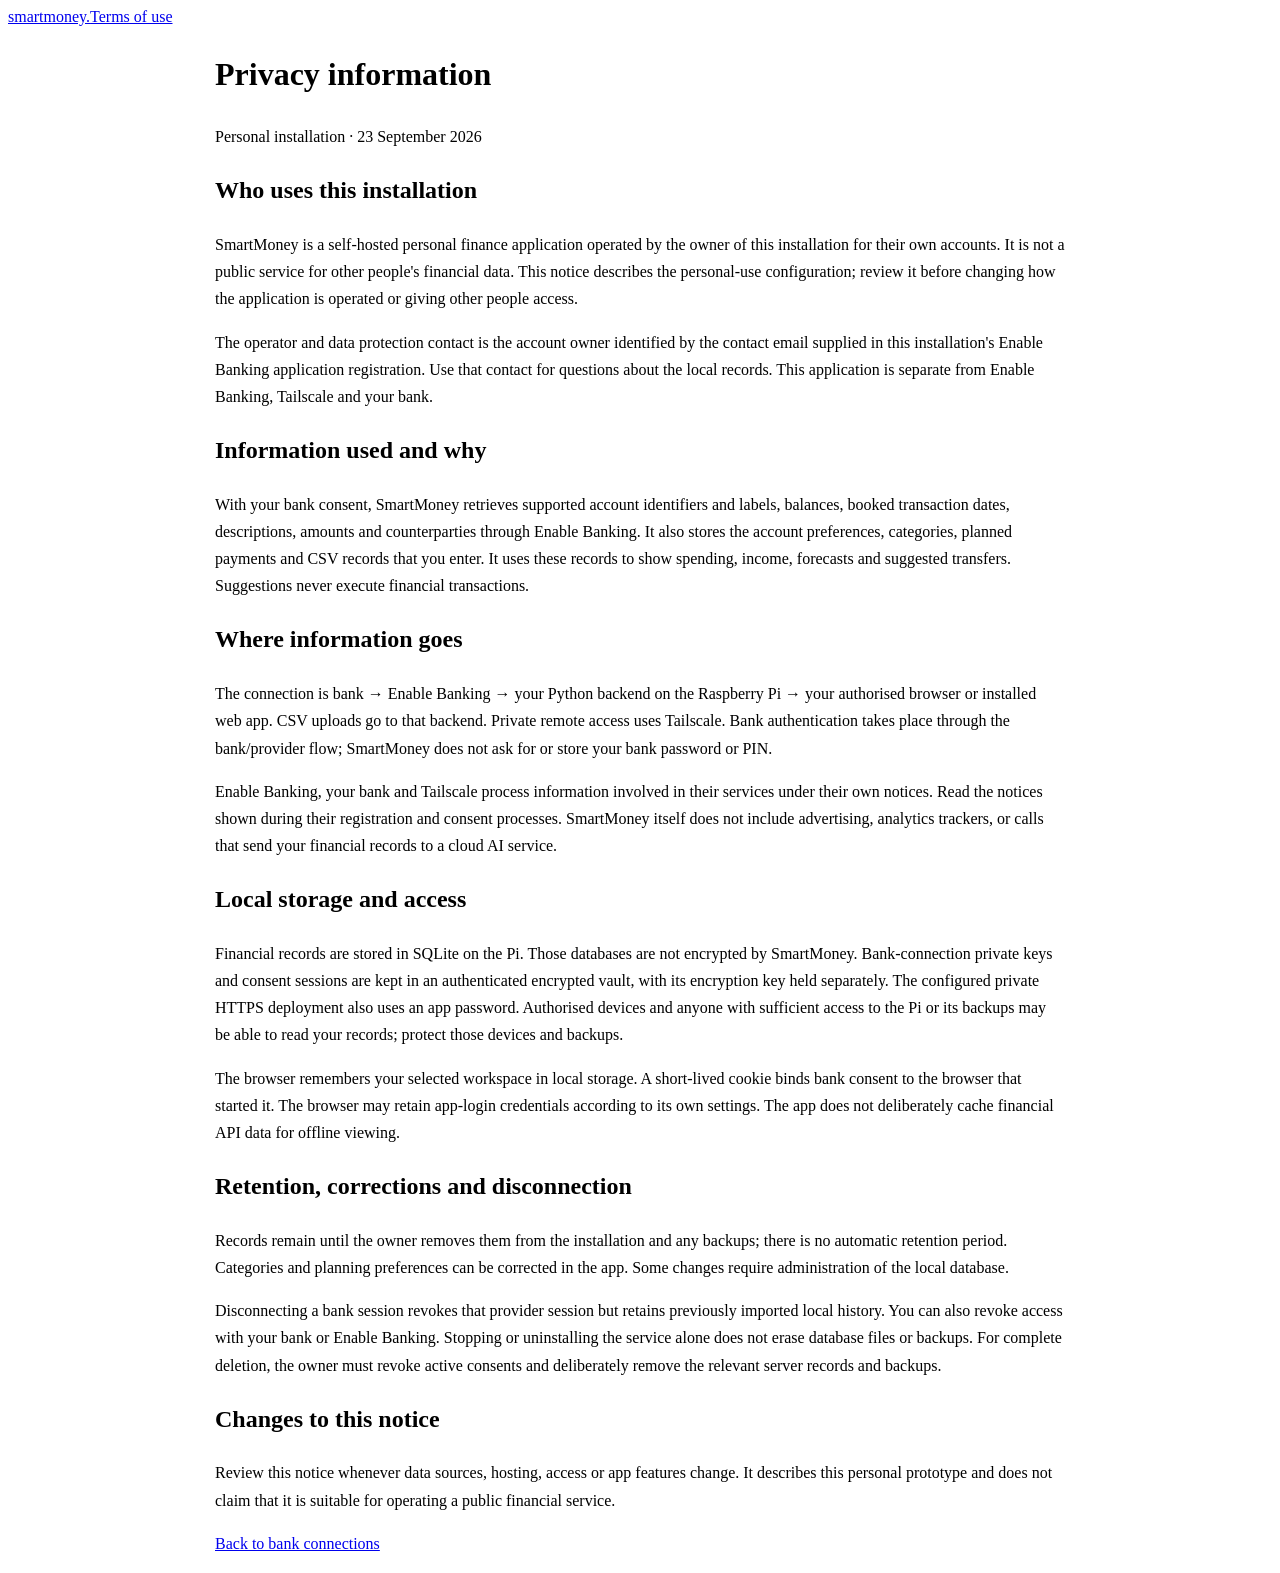
==== frontend/privacy.html @ f675920e "Preserve Open Banking prototype for reference" ====
<!doctype html>
<html lang="en-GB">
<head><meta charset="utf-8"><meta name="viewport" content="width=device-width,initial-scale=1"><meta name="referrer" content="no-referrer"><title>Privacy information · SmartMoney</title><link rel="stylesheet" href="/styles.css"></head>
<body>
<header class="topbar"><a class="brand" href="/">smartmoney.</a><a href="/terms.html">Terms of use</a></header>
<main style="max-width:850px;margin:auto;line-height:1.7">
<h1>Privacy information</h1>
<p class="subtitle">Personal installation · 23 September 2026</p>
<section class="panel">
<h2>Who uses this installation</h2>
<p>SmartMoney is a self-hosted personal finance application operated by the owner of this installation for their own accounts. It is not a public service for other people's financial data. This notice describes the personal-use configuration; review it before changing how the application is operated or giving other people access.</p>
<p>The operator and data protection contact is the account owner identified by the contact email supplied in this installation's Enable Banking application registration. Use that contact for questions about the local records. This application is separate from Enable Banking, Tailscale and your bank.</p>
<h2>Information used and why</h2>
<p>With your bank consent, SmartMoney retrieves supported account identifiers and labels, balances, booked transaction dates, descriptions, amounts and counterparties through Enable Banking. It also stores the account preferences, categories, planned payments and CSV records that you enter. It uses these records to show spending, income, forecasts and suggested transfers. Suggestions never execute financial transactions.</p>
<h2>Where information goes</h2>
<p>The connection is bank → Enable Banking → your Python backend on the Raspberry Pi → your authorised browser or installed web app. CSV uploads go to that backend. Private remote access uses Tailscale. Bank authentication takes place through the bank/provider flow; SmartMoney does not ask for or store your bank password or PIN.</p>
<p>Enable Banking, your bank and Tailscale process information involved in their services under their own notices. Read the notices shown during their registration and consent processes. SmartMoney itself does not include advertising, analytics trackers, or calls that send your financial records to a cloud AI service.</p>
<h2>Local storage and access</h2>
<p>Financial records are stored in SQLite on the Pi. Those databases are not encrypted by SmartMoney. Bank-connection private keys and consent sessions are kept in an authenticated encrypted vault, with its encryption key held separately. The configured private HTTPS deployment also uses an app password. Authorised devices and anyone with sufficient access to the Pi or its backups may be able to read your records; protect those devices and backups.</p>
<p>The browser remembers your selected workspace in local storage. A short-lived cookie binds bank consent to the browser that started it. The browser may retain app-login credentials according to its own settings. The app does not deliberately cache financial API data for offline viewing.</p>
<h2>Retention, corrections and disconnection</h2>
<p>Records remain until the owner removes them from the installation and any backups; there is no automatic retention period. Categories and planning preferences can be corrected in the app. Some changes require administration of the local database.</p>
<p>Disconnecting a bank session revokes that provider session but retains previously imported local history. You can also revoke access with your bank or Enable Banking. Stopping or uninstalling the service alone does not erase database files or backups. For complete deletion, the owner must revoke active consents and deliberately remove the relevant server records and backups.</p>
<h2>Changes to this notice</h2>
<p>Review this notice whenever data sources, hosting, access or app features change. It describes this personal prototype and does not claim that it is suitable for operating a public financial service.</p>
</section>
<p><a href="/connections.html">Back to bank connections</a></p>
</main></body></html>
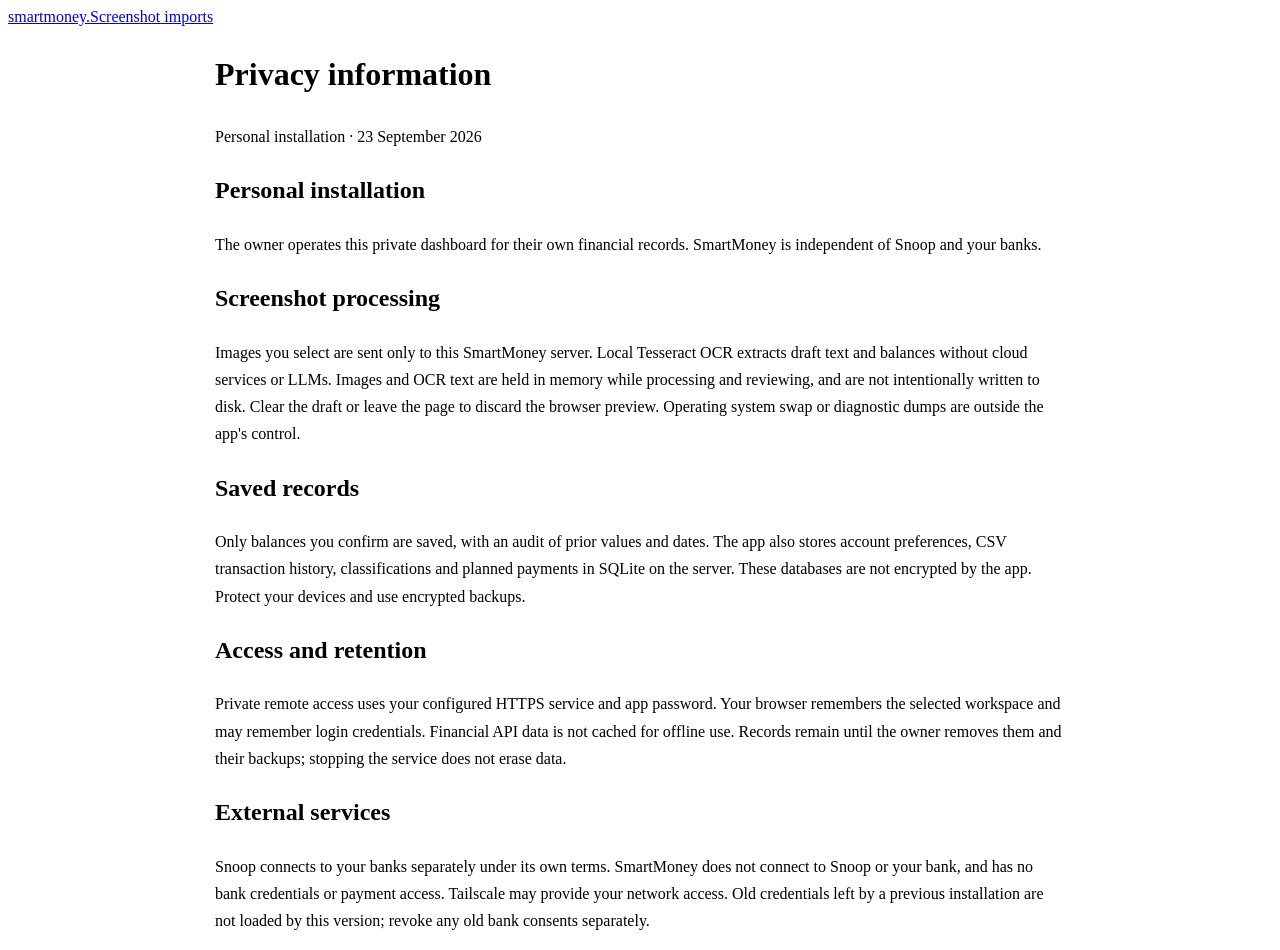
==== commit 27ae5917: "Replace bank connections with offline Snoop screenshot imports" ====
--- a/frontend/privacy.html
+++ b/frontend/privacy.html
@@ -1,28 +1 @@
-<!doctype html>
-<html lang="en-GB">
-<head><meta charset="utf-8"><meta name="viewport" content="width=device-width,initial-scale=1"><meta name="referrer" content="no-referrer"><title>Privacy information · SmartMoney</title><link rel="stylesheet" href="/styles.css"></head>
-<body>
-<header class="topbar"><a class="brand" href="/">smartmoney.</a><a href="/terms.html">Terms of use</a></header>
-<main style="max-width:850px;margin:auto;line-height:1.7">
-<h1>Privacy information</h1>
-<p class="subtitle">Personal installation · 23 September 2026</p>
-<section class="panel">
-<h2>Who uses this installation</h2>
-<p>SmartMoney is a self-hosted personal finance application operated by the owner of this installation for their own accounts. It is not a public service for other people's financial data. This notice describes the personal-use configuration; review it before changing how the application is operated or giving other people access.</p>
-<p>The operator and data protection contact is the account owner identified by the contact email supplied in this installation's Enable Banking application registration. Use that contact for questions about the local records. This application is separate from Enable Banking, Tailscale and your bank.</p>
-<h2>Information used and why</h2>
-<p>With your bank consent, SmartMoney retrieves supported account identifiers and labels, balances, booked transaction dates, descriptions, amounts and counterparties through Enable Banking. It also stores the account preferences, categories, planned payments and CSV records that you enter. It uses these records to show spending, income, forecasts and suggested transfers. Suggestions never execute financial transactions.</p>
-<h2>Where information goes</h2>
-<p>The connection is bank → Enable Banking → your Python backend on the Raspberry Pi → your authorised browser or installed web app. CSV uploads go to that backend. Private remote access uses Tailscale. Bank authentication takes place through the bank/provider flow; SmartMoney does not ask for or store your bank password or PIN.</p>
-<p>Enable Banking, your bank and Tailscale process information involved in their services under their own notices. Read the notices shown during their registration and consent processes. SmartMoney itself does not include advertising, analytics trackers, or calls that send your financial records to a cloud AI service.</p>
-<h2>Local storage and access</h2>
-<p>Financial records are stored in SQLite on the Pi. Those databases are not encrypted by SmartMoney. Bank-connection private keys and consent sessions are kept in an authenticated encrypted vault, with its encryption key held separately. The configured private HTTPS deployment also uses an app password. Authorised devices and anyone with sufficient access to the Pi or its backups may be able to read your records; protect those devices and backups.</p>
-<p>The browser remembers your selected workspace in local storage. A short-lived cookie binds bank consent to the browser that started it. The browser may retain app-login credentials according to its own settings. The app does not deliberately cache financial API data for offline viewing.</p>
-<h2>Retention, corrections and disconnection</h2>
-<p>Records remain until the owner removes them from the installation and any backups; there is no automatic retention period. Categories and planning preferences can be corrected in the app. Some changes require administration of the local database.</p>
-<p>Disconnecting a bank session revokes that provider session but retains previously imported local history. You can also revoke access with your bank or Enable Banking. Stopping or uninstalling the service alone does not erase database files or backups. For complete deletion, the owner must revoke active consents and deliberately remove the relevant server records and backups.</p>
-<h2>Changes to this notice</h2>
-<p>Review this notice whenever data sources, hosting, access or app features change. It describes this personal prototype and does not claim that it is suitable for operating a public financial service.</p>
-</section>
-<p><a href="/connections.html">Back to bank connections</a></p>
-</main></body></html>
+<!doctype html><html lang="en-GB"><head><meta charset="utf-8"><meta name="viewport" content="width=device-width,initial-scale=1"><title>Privacy information · SmartMoney</title><link rel="stylesheet" href="/styles.css"></head><body><header class="topbar"><a class="brand" href="/">smartmoney.</a><a href="/screenshots.html">Screenshot imports</a></header><main style="max-width:850px;margin:auto;line-height:1.7"><h1>Privacy information</h1><p>Personal installation · 23 September 2026</p><section class="panel"><h2>Personal installation</h2><p>The owner operates this private dashboard for their own financial records. SmartMoney is independent of Snoop and your banks.</p><h2>Screenshot processing</h2><p>Images you select are sent only to this SmartMoney server. Local Tesseract OCR extracts draft text and balances without cloud services or LLMs. Images and OCR text are held in memory while processing and reviewing, and are not intentionally written to disk. Clear the draft or leave the page to discard the browser preview. Operating system swap or diagnostic dumps are outside the app's control.</p><h2>Saved records</h2><p>Only balances you confirm are saved, with an audit of prior values and dates. The app also stores account preferences, CSV transaction history, classifications and planned payments in SQLite on the server. These databases are not encrypted by the app. Protect your devices and use encrypted backups.</p><h2>Access and retention</h2><p>Private remote access uses your configured HTTPS service and app password. Your browser remembers the selected workspace and may remember login credentials. Financial API data is not cached for offline use. Records remain until the owner removes them and their backups; stopping the service does not erase data.</p><h2>External services</h2><p>Snoop connects to your banks separately under its own terms. SmartMoney does not connect to Snoop or your bank, and has no bank credentials or payment access. Tailscale may provide your network access. Old credentials left by a previous installation are not loaded by this version; revoke any old bank consents separately.</p></section></main></body></html>
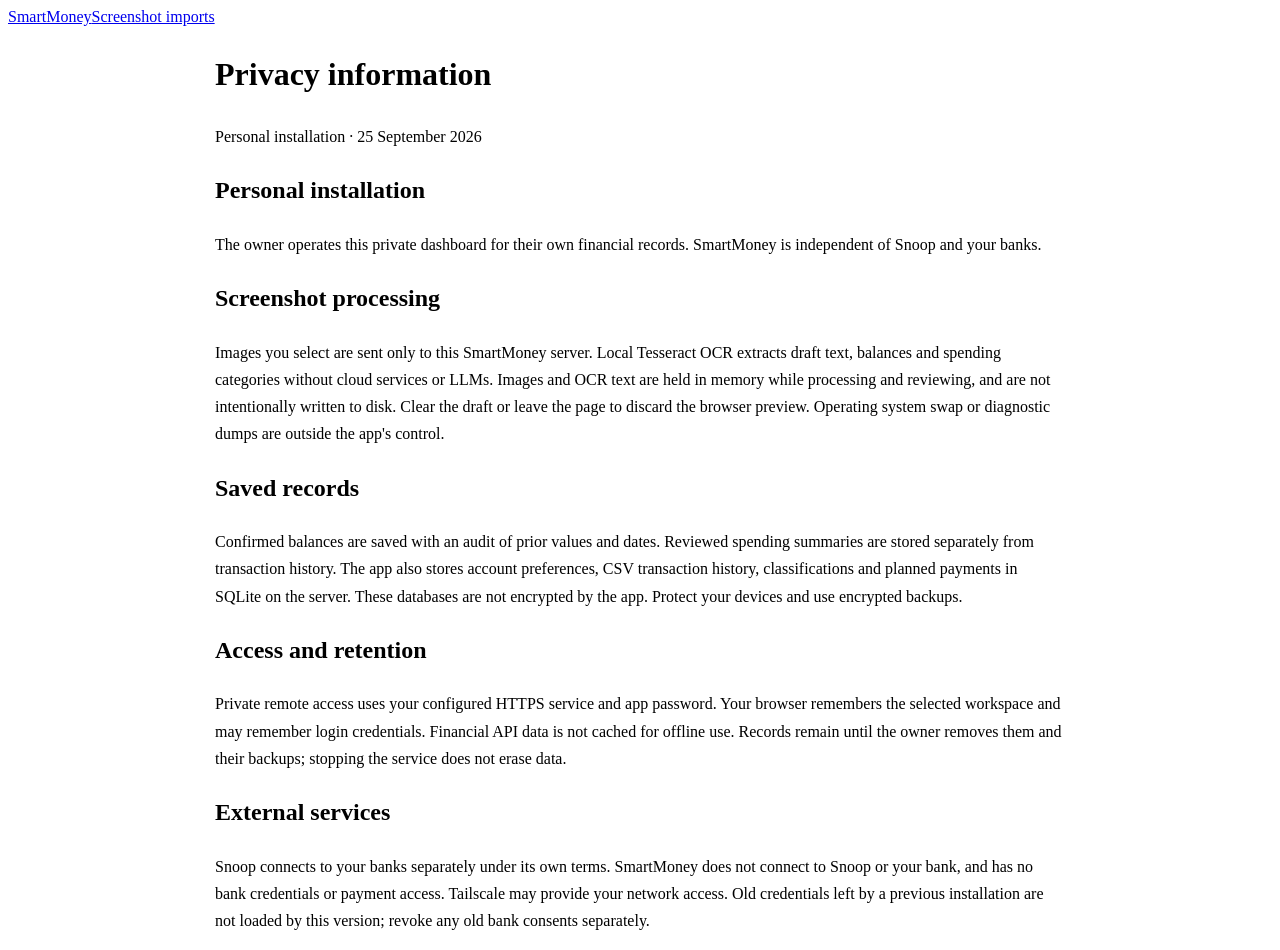
==== commit 349acce8: "Simplify dashboard, add recurring bills and Snoop spending reports" ====
--- a/frontend/privacy.html
+++ b/frontend/privacy.html
@@ -1 +1 @@
-<!doctype html><html lang="en-GB"><head><meta charset="utf-8"><meta name="viewport" content="width=device-width,initial-scale=1"><title>Privacy information · SmartMoney</title><link rel="stylesheet" href="/styles.css"></head><body><header class="topbar"><a class="brand" href="/">smartmoney.</a><a href="/screenshots.html">Screenshot imports</a></header><main style="max-width:850px;margin:auto;line-height:1.7"><h1>Privacy information</h1><p>Personal installation · 23 September 2026</p><section class="panel"><h2>Personal installation</h2><p>The owner operates this private dashboard for their own financial records. SmartMoney is independent of Snoop and your banks.</p><h2>Screenshot processing</h2><p>Images you select are sent only to this SmartMoney server. Local Tesseract OCR extracts draft text and balances without cloud services or LLMs. Images and OCR text are held in memory while processing and reviewing, and are not intentionally written to disk. Clear the draft or leave the page to discard the browser preview. Operating system swap or diagnostic dumps are outside the app's control.</p><h2>Saved records</h2><p>Only balances you confirm are saved, with an audit of prior values and dates. The app also stores account preferences, CSV transaction history, classifications and planned payments in SQLite on the server. These databases are not encrypted by the app. Protect your devices and use encrypted backups.</p><h2>Access and retention</h2><p>Private remote access uses your configured HTTPS service and app password. Your browser remembers the selected workspace and may remember login credentials. Financial API data is not cached for offline use. Records remain until the owner removes them and their backups; stopping the service does not erase data.</p><h2>External services</h2><p>Snoop connects to your banks separately under its own terms. SmartMoney does not connect to Snoop or your bank, and has no bank credentials or payment access. Tailscale may provide your network access. Old credentials left by a previous installation are not loaded by this version; revoke any old bank consents separately.</p></section></main></body></html>+<!doctype html><html lang="en-GB"><head><meta charset="utf-8"><meta name="viewport" content="width=device-width,initial-scale=1"><title>Privacy information · SmartMoney</title><link rel="stylesheet" href="/styles.css"></head><body><header class="topbar"><a class="brand" href="/"><img class="brand-mark" src="/icon.svg" alt="">SmartMoney</a><a href="/screenshots.html">Screenshot imports</a></header><main style="max-width:850px;margin:auto;line-height:1.7"><h1>Privacy information</h1><p>Personal installation · 25 September 2026</p><section class="panel"><h2>Personal installation</h2><p>The owner operates this private dashboard for their own financial records. SmartMoney is independent of Snoop and your banks.</p><h2>Screenshot processing</h2><p>Images you select are sent only to this SmartMoney server. Local Tesseract OCR extracts draft text, balances and spending categories without cloud services or LLMs. Images and OCR text are held in memory while processing and reviewing, and are not intentionally written to disk. Clear the draft or leave the page to discard the browser preview. Operating system swap or diagnostic dumps are outside the app's control.</p><h2>Saved records</h2><p>Confirmed balances are saved with an audit of prior values and dates. Reviewed spending summaries are stored separately from transaction history. The app also stores account preferences, CSV transaction history, classifications and planned payments in SQLite on the server. These databases are not encrypted by the app. Protect your devices and use encrypted backups.</p><h2>Access and retention</h2><p>Private remote access uses your configured HTTPS service and app password. Your browser remembers the selected workspace and may remember login credentials. Financial API data is not cached for offline use. Records remain until the owner removes them and their backups; stopping the service does not erase data.</p><h2>External services</h2><p>Snoop connects to your banks separately under its own terms. SmartMoney does not connect to Snoop or your bank, and has no bank credentials or payment access. Tailscale may provide your network access. Old credentials left by a previous installation are not loaded by this version; revoke any old bank consents separately.</p></section></main></body></html>
